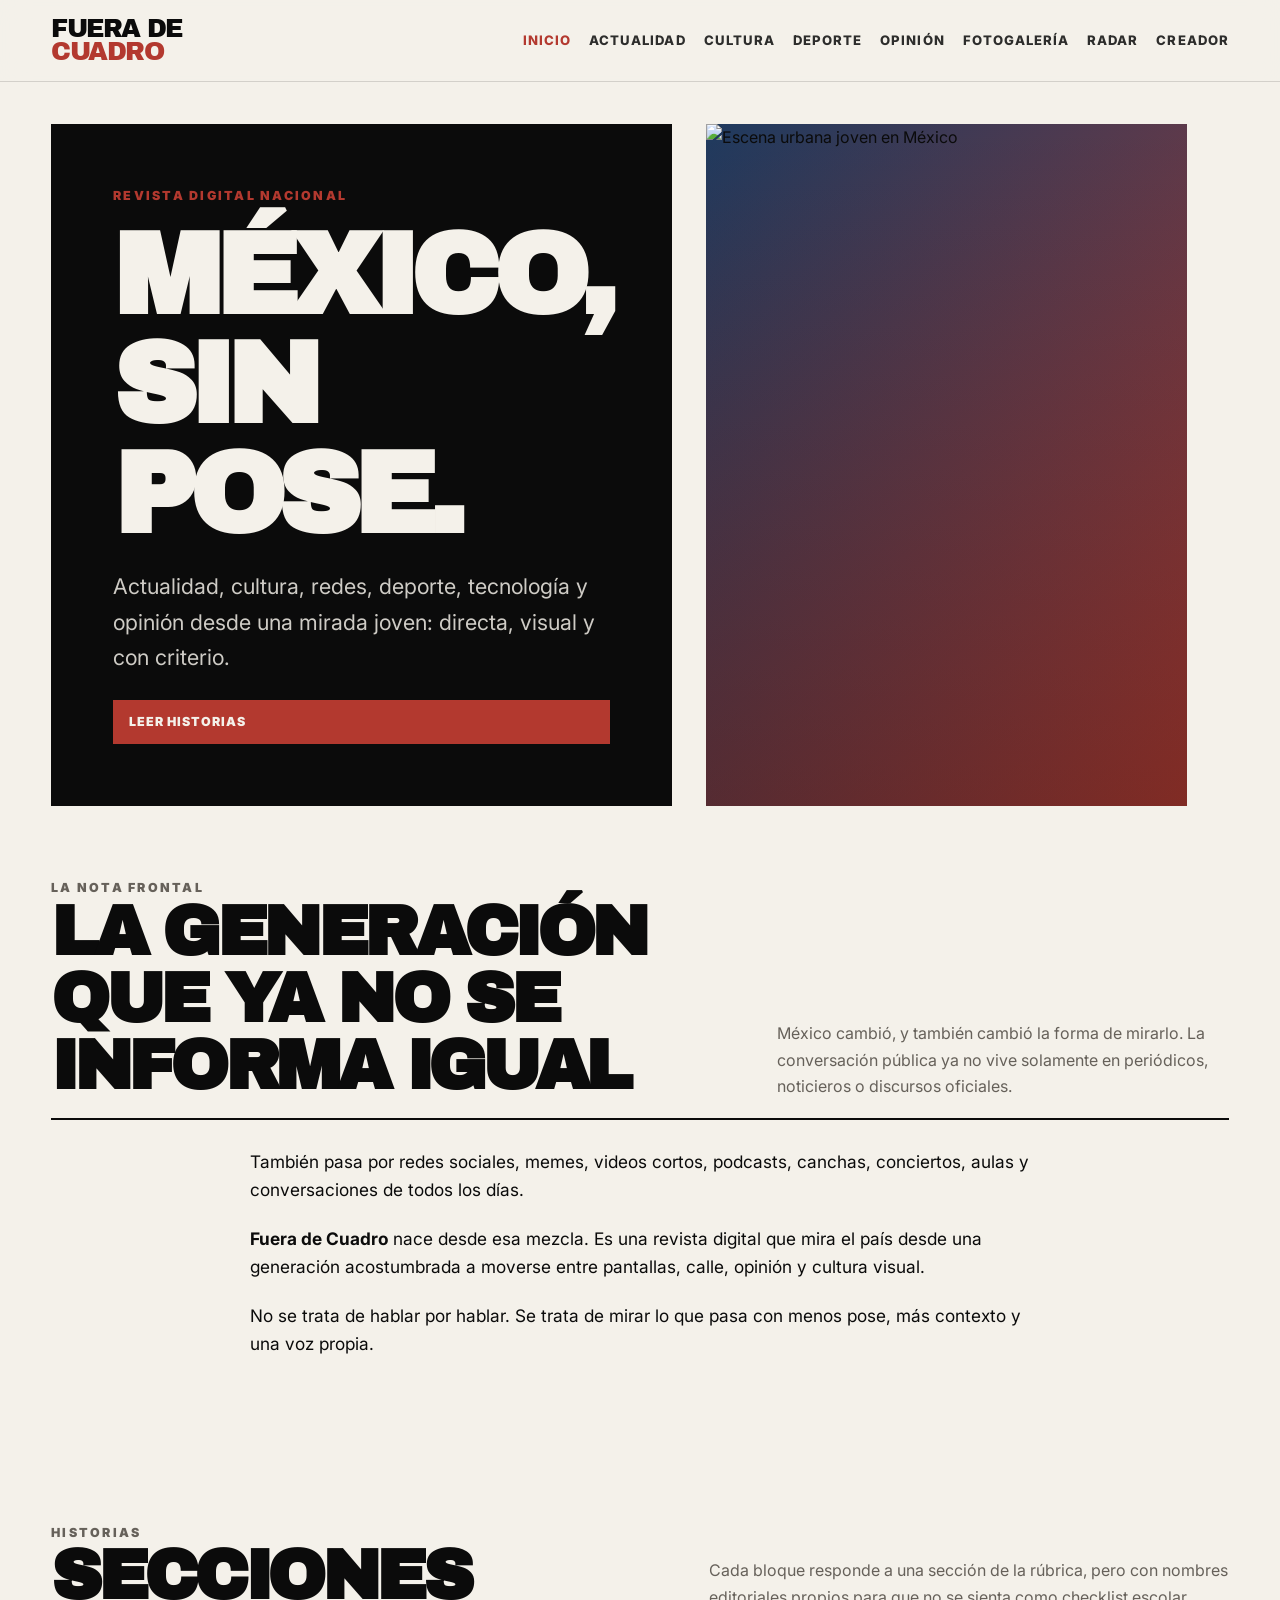
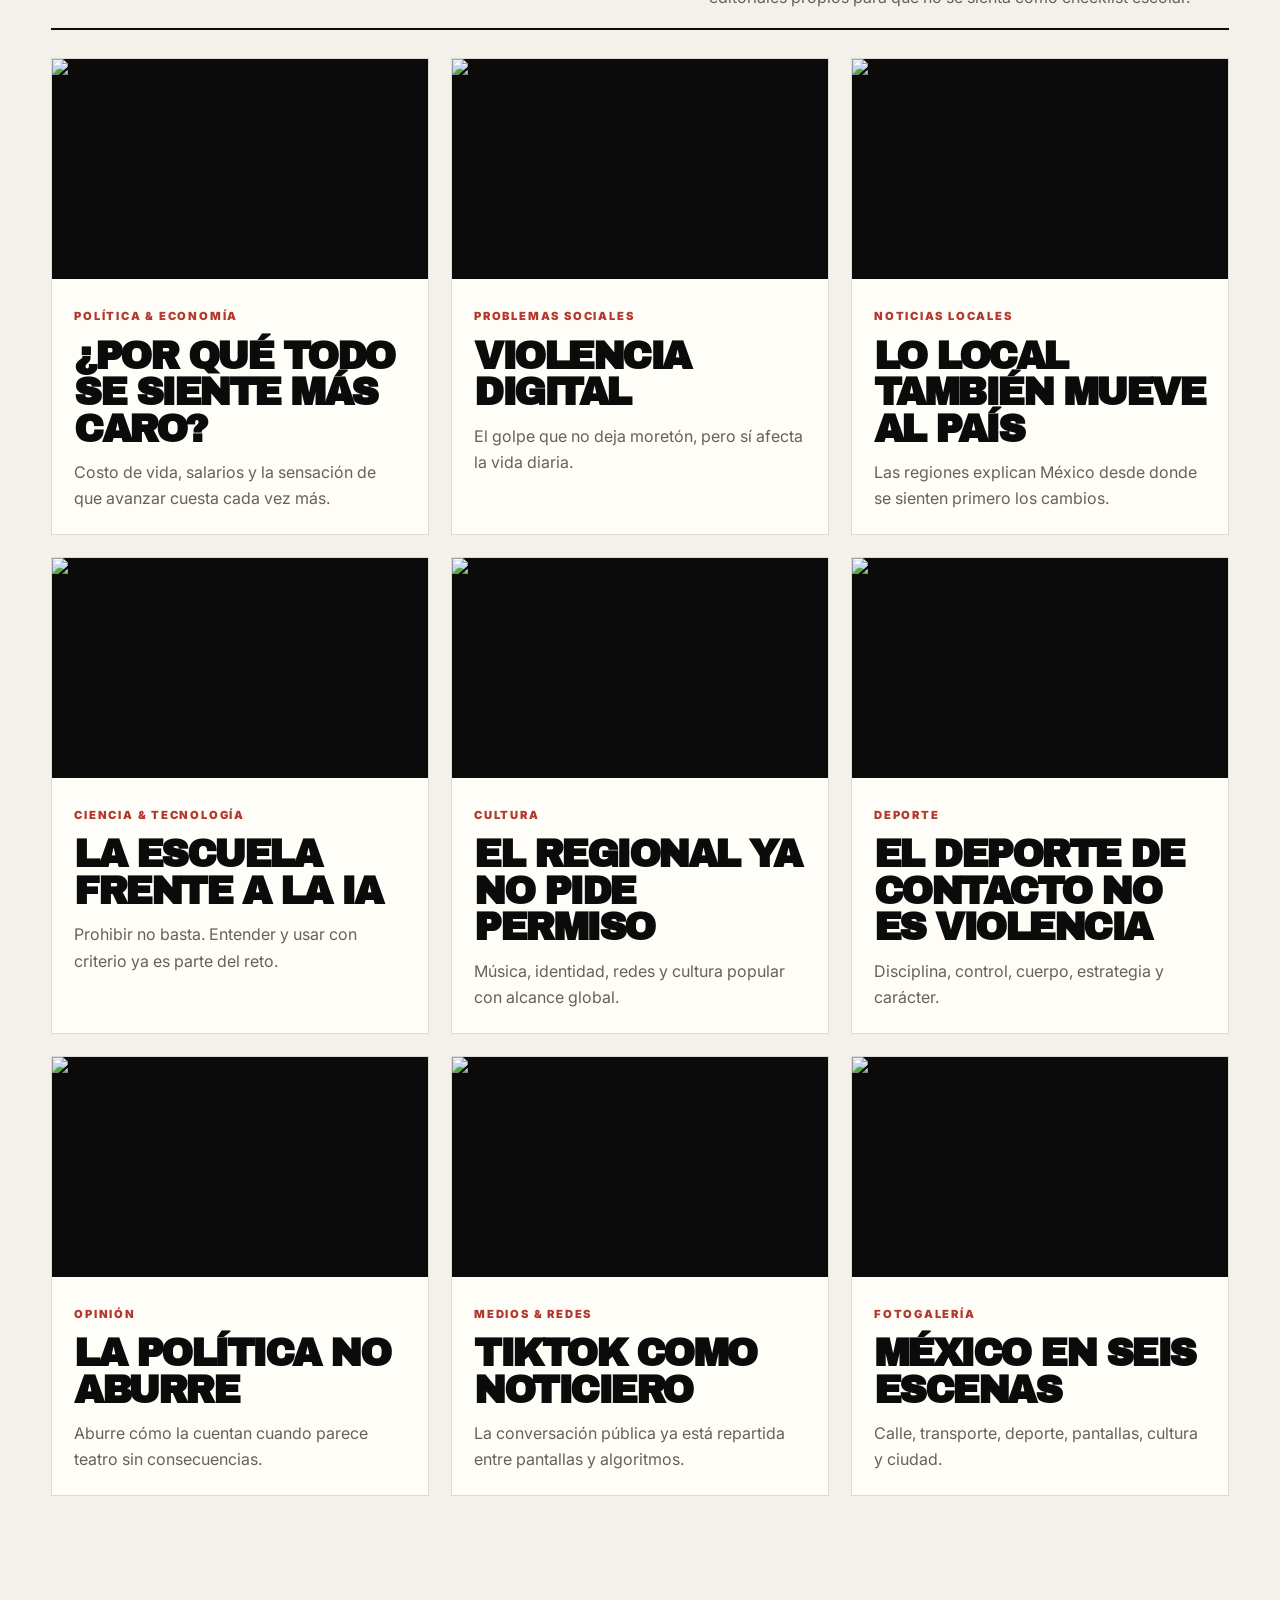
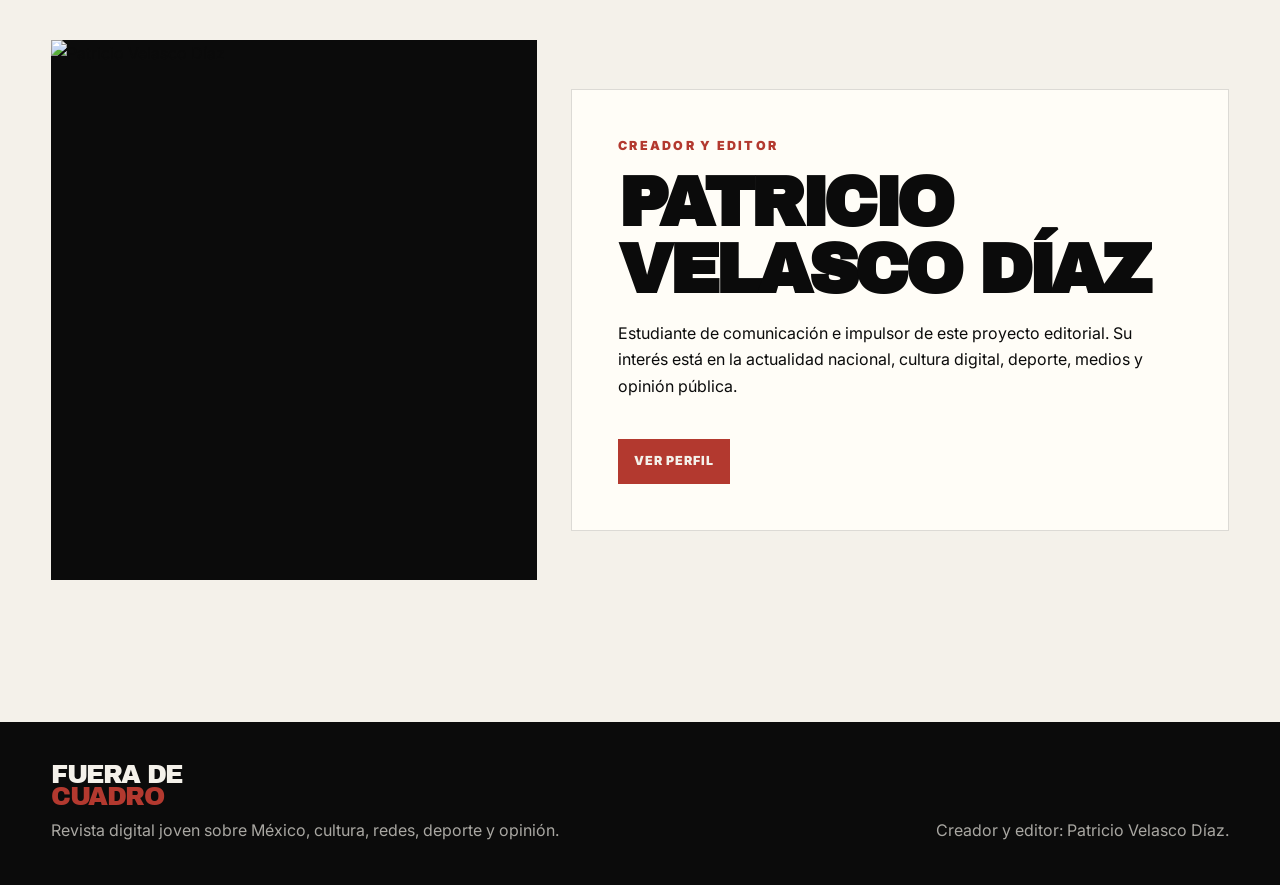
==== index.html @ 6e96872e "Add homepage" ====
<!doctype html>
<html lang="es">
<head>
  <meta charset="utf-8">
  <meta name="viewport" content="width=device-width, initial-scale=1">
  <title>Fuera de Cuadro — México, sin pose</title>
  <meta name="description" content="Fuera de Cuadro es una revista digital joven sobre actualidad nacional, cultura, redes, deporte, tecnología y opinión. Creada y editada por Patricio Velasco Díaz.">
  <link rel="preconnect" href="https://fonts.googleapis.com">
  <link rel="preconnect" href="https://fonts.gstatic.com" crossorigin>
  <link href="https://fonts.googleapis.com/css2?family=Archivo+Black&family=Inter:wght@400;600;800;900&family=Oswald:wght@500;700&display=swap" rel="stylesheet">
  <link rel="stylesheet" href="assets/css/style.css">
</head>
<body>
<header class="site-header">
  <div class="nav-wrap">
    <a href="index.html" class="logo"><span>Fuera de</span><span>Cuadro</span></a>
    <button class="menu-toggle" aria-expanded="false">Menú</button>
    <nav class="main-nav" aria-label="Navegación principal">
      <a class="active" href="index.html">Inicio</a>
      <div class="dropdown"><a href="#">Actualidad</a><div class="dropdown-menu"><a href="poder-dinero.html">Poder & Dinero</a><a href="mexico-duele.html">México Duele</a><a href="desde-el-mapa.html">Desde el Mapa</a><a href="futuro-cercano.html">Futuro Cercano</a><a href="pantalla-publica.html">Pantalla Pública</a></div></div>
      <a href="cultura-en-ruido.html">Cultura</a>
      <a href="golpe-cancha-gloria.html">Deporte</a>
      <a href="sin-filtro.html">Opinión</a>
      <a href="mexico-en-cuadro.html">Fotogalería</a>
      <a href="radar.html">Radar</a>
      <a href="creador.html">Creador</a>
    </nav>
  </div>
</header>
<main>
  <section class="hero">
    <div class="hero-copy">
      <p class="kicker">Revista digital nacional</p>
      <h1>México,<br>sin pose.</h1>
      <p class="subtitle">Actualidad, cultura, redes, deporte, tecnología y opinión desde una mirada joven: directa, visual y con criterio.</p>
      <a class="btn" href="#historias">Leer historias</a>
    </div>
    <div class="hero-media"><img src="assets/img/portada.jpg" alt="Escena urbana joven en México" data-fallback="Portada pendiente"></div>
  </section>

  <section class="section-pad">
    <div class="section-head">
      <div><p class="kicker">La Nota Frontal</p><h2>La generación que ya no se informa igual</h2></div>
      <p>México cambió, y también cambió la forma de mirarlo. La conversación pública ya no vive solamente en periódicos, noticieros o discursos oficiales.</p>
    </div>
    <div class="article-body" style="margin-bottom:0">
      <p>También pasa por redes sociales, memes, videos cortos, podcasts, canchas, conciertos, aulas y conversaciones de todos los días.</p>
      <p><strong>Fuera de Cuadro</strong> nace desde esa mezcla. Es una revista digital que mira el país desde una generación acostumbrada a moverse entre pantallas, calle, opinión y cultura visual.</p>
      <p>No se trata de hablar por hablar. Se trata de mirar lo que pasa con menos pose, más contexto y una voz propia.</p>
    </div>
  </section>

  <section id="historias" class="section-pad">
    <div class="section-head"><div><p class="kicker">Historias</p><h2>Secciones</h2></div><p>Cada bloque responde a una sección de la rúbrica, pero con nombres editoriales propios para que no se sienta como checklist escolar.</p></div>
    <div class="grid">
      <a class="card" href="poder-dinero.html"><div class="card-image"><img src="assets/img/poder-dinero.jpg" alt="Comercio y economía cotidiana" data-fallback="Poder & Dinero"></div><div class="card-body"><span class="tag">Política & Economía</span><h3>¿Por qué todo se siente más caro?</h3><p>Costo de vida, salarios y la sensación de que avanzar cuesta cada vez más.</p></div></a>
      <a class="card" href="mexico-duele.html"><div class="card-image"><img src="assets/img/mexico-duele.jpg" alt="Persona con celular en ambiente serio" data-fallback="México Duele"></div><div class="card-body"><span class="tag">Problemas sociales</span><h3>Violencia digital</h3><p>El golpe que no deja moretón, pero sí afecta la vida diaria.</p></div></a>
      <a class="card" href="desde-el-mapa.html"><div class="card-image"><img src="assets/img/desde-el-mapa.jpg" alt="Carretera o mapa de México" data-fallback="Desde el Mapa"></div><div class="card-body"><span class="tag">Noticias locales</span><h3>Lo local también mueve al país</h3><p>Las regiones explican México desde donde se sienten primero los cambios.</p></div></a>
      <a class="card" href="futuro-cercano.html"><div class="card-image"><img src="assets/img/futuro-cercano.jpg" alt="Estudiante con laptop y tecnología" data-fallback="Futuro Cercano"></div><div class="card-body"><span class="tag">Ciencia & Tecnología</span><h3>La escuela frente a la IA</h3><p>Prohibir no basta. Entender y usar con criterio ya es parte del reto.</p></div></a>
      <a class="card" href="cultura-en-ruido.html"><div class="card-image"><img src="assets/img/cultura-en-ruido.jpg" alt="Concierto o cultura urbana" data-fallback="Cultura en Ruido"></div><div class="card-body"><span class="tag">Cultura</span><h3>El regional ya no pide permiso</h3><p>Música, identidad, redes y cultura popular con alcance global.</p></div></a>
      <a class="card" href="golpe-cancha-gloria.html"><div class="card-image"><img src="assets/img/golpe-cancha-gloria.jpg" alt="Guantes de box o gimnasio" data-fallback="Golpe, Cancha y Gloria"></div><div class="card-body"><span class="tag">Deporte</span><h3>El deporte de contacto no es violencia</h3><p>Disciplina, control, cuerpo, estrategia y carácter.</p></div></a>
      <a class="card" href="sin-filtro.html"><div class="card-image"><img src="assets/img/sin-filtro.jpg" alt="Micrófono o libreta de opinión" data-fallback="Sin Filtro"></div><div class="card-body"><span class="tag">Opinión</span><h3>La política no aburre</h3><p>Aburre cómo la cuentan cuando parece teatro sin consecuencias.</p></div></a>
      <a class="card" href="pantalla-publica.html"><div class="card-image"><img src="assets/img/pantalla-publica.jpg" alt="Celular con redes sociales" data-fallback="Pantalla Pública"></div><div class="card-body"><span class="tag">Medios & Redes</span><h3>TikTok como noticiero</h3><p>La conversación pública ya está repartida entre pantallas y algoritmos.</p></div></a>
      <a class="card" href="mexico-en-cuadro.html"><div class="card-image"><img src="assets/img/galeria/galeria-1.jpg" alt="Fotogalería de México" data-fallback="México en Cuadro"></div><div class="card-body"><span class="tag">Fotogalería</span><h3>México en seis escenas</h3><p>Calle, transporte, deporte, pantallas, cultura y ciudad.</p></div></a>
    </div>
  </section>

  <section class="section-pad">
    <div class="creator-block">
      <div class="creator-photo"><img src="assets/img/creador.jpg" alt="Patricio Velasco Díaz" data-fallback="Foto de Patricio"></div>
      <div class="creator-copy"><p class="kicker">Creador y editor</p><h2>Patricio Velasco Díaz</h2><p>Estudiante de comunicación e impulsor de este proyecto editorial. Su interés está en la actualidad nacional, cultura digital, deporte, medios y opinión pública.</p><a class="btn" href="creador.html">Ver perfil</a></div>
    </div>
  </section>
</main>
<footer class="site-footer"><div class="footer-inner"><div><a href="index.html" class="logo"><span>Fuera de</span><span>Cuadro</span></a><p>Revista digital joven sobre México, cultura, redes, deporte y opinión.</p></div><p>Creador y editor: Patricio Velasco Díaz.</p></div></footer>
<script src="assets/js/main.js"></script>
</body>
</html>
---- assets/css/style.css ----
:root{
  --coal:#0B0B0B;
  --bone:#F4F1EA;
  --oxide:#B3392F;
  --concrete:#B8B8B8;
  --steel:#1E3A5F;
  --paper:#FFFDF7;
  --muted:#66615A;
  --line:rgba(11,11,11,.14);
  --shadow:0 24px 70px rgba(11,11,11,.14);
}
*{box-sizing:border-box}
html{scroll-behavior:smooth}
body{
  margin:0;
  background:var(--bone);
  color:var(--coal);
  font-family:Inter,system-ui,-apple-system,BlinkMacSystemFont,"Segoe UI",sans-serif;
  line-height:1.65;
}
a{color:inherit;text-decoration:none}
img{display:block;max-width:100%;height:auto}
.site-header{
  position:sticky;top:0;z-index:50;
  background:rgba(244,241,234,.92);
  backdrop-filter:blur(14px);
  border-bottom:1px solid var(--line);
}
.nav-wrap{
  width:min(1180px,92vw);
  margin:0 auto;
  display:flex;align-items:center;justify-content:space-between;
  gap:24px;padding:18px 0;
}
.logo{
  display:inline-flex;flex-direction:column;line-height:.88;
  font-family:"Archivo Black",Impact,sans-serif;
  font-size:clamp(1.35rem,2vw,2.05rem);
  letter-spacing:-.06em;text-transform:uppercase;
}
.logo span:last-child{color:var(--oxide)}
.menu-toggle{display:none;background:var(--coal);color:var(--bone);border:0;padding:10px 12px;font-weight:800;letter-spacing:.04em}
.main-nav{display:flex;align-items:center;gap:18px;font-size:.82rem;text-transform:uppercase;letter-spacing:.08em;font-weight:800}
.main-nav a{position:relative;opacity:.85}
.main-nav a:hover,.main-nav a.active{opacity:1;color:var(--oxide)}
.dropdown{position:relative}
.dropdown-menu{
  position:absolute;right:0;top:100%;min-width:230px;
  background:var(--coal);color:var(--bone);
  padding:12px;border:1px solid rgba(244,241,234,.18);
  box-shadow:var(--shadow);display:none;
}
.dropdown:hover .dropdown-menu{display:grid;gap:6px}
.dropdown-menu a{padding:8px 10px;border-bottom:1px solid rgba(244,241,234,.1)}
.hero{width:min(1180px,92vw);margin:42px auto 0;display:grid;grid-template-columns:1.08fr .92fr;gap:34px;align-items:stretch}
.hero-copy{background:var(--coal);color:var(--bone);padding:clamp(28px,5vw,62px);display:flex;flex-direction:column;justify-content:center;min-height:520px}
.kicker{font-size:.78rem;text-transform:uppercase;letter-spacing:.18em;font-weight:900;color:var(--oxide);margin:0 0 14px}
h1,h2,h3{line-height:.95;margin:0;font-family:"Archivo Black",Impact,sans-serif;text-transform:uppercase;letter-spacing:-.065em}
h1{font-size:clamp(3.4rem,9vw,8.4rem)}
h2{font-size:clamp(2.2rem,5.5vw,5.2rem)}
h3{font-size:clamp(1.55rem,3vw,2.6rem)}
.subtitle{font-size:clamp(1.03rem,1.8vw,1.35rem);color:rgba(244,241,234,.84);max-width:680px;margin:20px 0 0}
.hero-media{min-height:520px;background:linear-gradient(135deg,var(--steel),var(--oxide));position:relative;overflow:hidden}
.hero-media img,.article-image img,.card-image img,.gallery-item img,.creator-photo img{width:100%;height:100%;object-fit:cover}
.hero-media:after,.article-image:after,.card-image:after{content:"";position:absolute;inset:0;background:linear-gradient(180deg,transparent,rgba(11,11,11,.3));pointer-events:none}
.img-missing{display:grid;place-items:center;min-height:260px;background:linear-gradient(135deg,#171717,#4a1d1a 55%,#1E3A5F);color:var(--bone);font-weight:900;text-transform:uppercase;letter-spacing:.11em;text-align:center;padding:24px}
section,.page-shell{width:min(1180px,92vw);margin:0 auto}.section-pad{padding:72px 0}.section-head{display:flex;align-items:end;justify-content:space-between;gap:24px;border-bottom:2px solid var(--coal);padding-bottom:18px;margin-bottom:28px}.section-head p{max-width:520px;margin:0;color:var(--muted)}
.grid{display:grid;grid-template-columns:repeat(3,1fr);gap:22px}.card{background:var(--paper);border:1px solid var(--line);min-height:100%;transition:.2s ease;overflow:hidden}.card:hover{transform:translateY(-4px);box-shadow:var(--shadow)}.card-image{height:220px;background:var(--coal);position:relative}.card-body{padding:22px}.card .tag,.tag{display:inline-block;font-size:.7rem;text-transform:uppercase;letter-spacing:.16em;font-weight:900;color:var(--oxide);margin-bottom:12px}.card p{margin:12px 0 0;color:var(--muted)}
.btn{display:inline-flex;align-items:center;gap:10px;background:var(--oxide);color:var(--bone);padding:12px 16px;margin-top:24px;font-weight:900;text-transform:uppercase;letter-spacing:.08em;font-size:.78rem}.btn:hover{background:var(--coal)}
.article-header{padding:58px 0 28px;border-bottom:1px solid var(--line)}.article-meta{display:flex;flex-wrap:wrap;gap:12px 18px;color:var(--muted);font-size:.9rem;margin:18px 0 0}.article-image{height:min(56vw,560px);margin:32px 0;background:var(--coal);position:relative;overflow:hidden}.article-body{max-width:780px;margin:0 auto 80px;font-size:1.08rem}.article-body p{margin:0 0 20px}.lead{font-size:1.25rem;color:#2d2a26}.quote-box{border-left:6px solid var(--oxide);padding:18px 22px;background:var(--paper);font-weight:800;margin:28px 0}
.gallery-grid{display:grid;grid-template-columns:repeat(3,1fr);gap:18px}.gallery-item{background:var(--paper);border:1px solid var(--line);overflow:hidden}.gallery-item figure{margin:0}.gallery-item .media{height:250px;background:var(--coal)}.gallery-item figcaption{padding:18px}.gallery-item strong{font-family:Oswald,sans-serif;text-transform:uppercase;font-size:1.25rem}.gallery-item p{margin:8px 0 0;color:var(--muted)}
.radar-list{display:grid;grid-template-columns:repeat(2,1fr);gap:18px}.radar-card{background:var(--paper);border:1px solid var(--line);padding:24px}.radar-card h3{font-size:1.75rem}.radar-card p{color:var(--muted)}
.creator-block{display:grid;grid-template-columns:.85fr 1.15fr;gap:34px;align-items:center}.creator-photo{min-height:540px;background:var(--coal);overflow:hidden}.creator-copy{background:var(--paper);border:1px solid var(--line);padding:clamp(24px,4vw,46px)}
.site-footer{margin-top:70px;background:var(--coal);color:var(--bone);padding:42px 0}.footer-inner{width:min(1180px,92vw);margin:0 auto;display:flex;justify-content:space-between;gap:24px;align-items:end}.footer-inner p{margin:8px 0 0;color:rgba(244,241,234,.68)}
@media(max-width:900px){.menu-toggle{display:block}.main-nav{position:absolute;left:0;right:0;top:100%;background:var(--bone);border-bottom:1px solid var(--line);padding:18px 4vw;display:none;flex-direction:column;align-items:flex-start}.main-nav.open{display:flex}.dropdown-menu{position:static;display:grid;background:transparent;color:var(--coal);box-shadow:none;border:0;padding:0 0 0 12px}.hero,.creator-block{grid-template-columns:1fr}.hero-copy,.hero-media{min-height:420px}.grid,.gallery-grid,.radar-list{grid-template-columns:1fr}.section-head{display:block}.footer-inner{display:block}.article-image{height:360px}}
@media(max-width:560px){.nav-wrap{width:92vw}.hero{width:100%;margin-top:0}.hero-copy{padding:28px 5vw}.section-pad{padding:52px 0}h1{font-size:3.35rem}.article-header{padding-top:40px}.article-body{font-size:1rem}.card-image,.gallery-item .media{height:210px}}
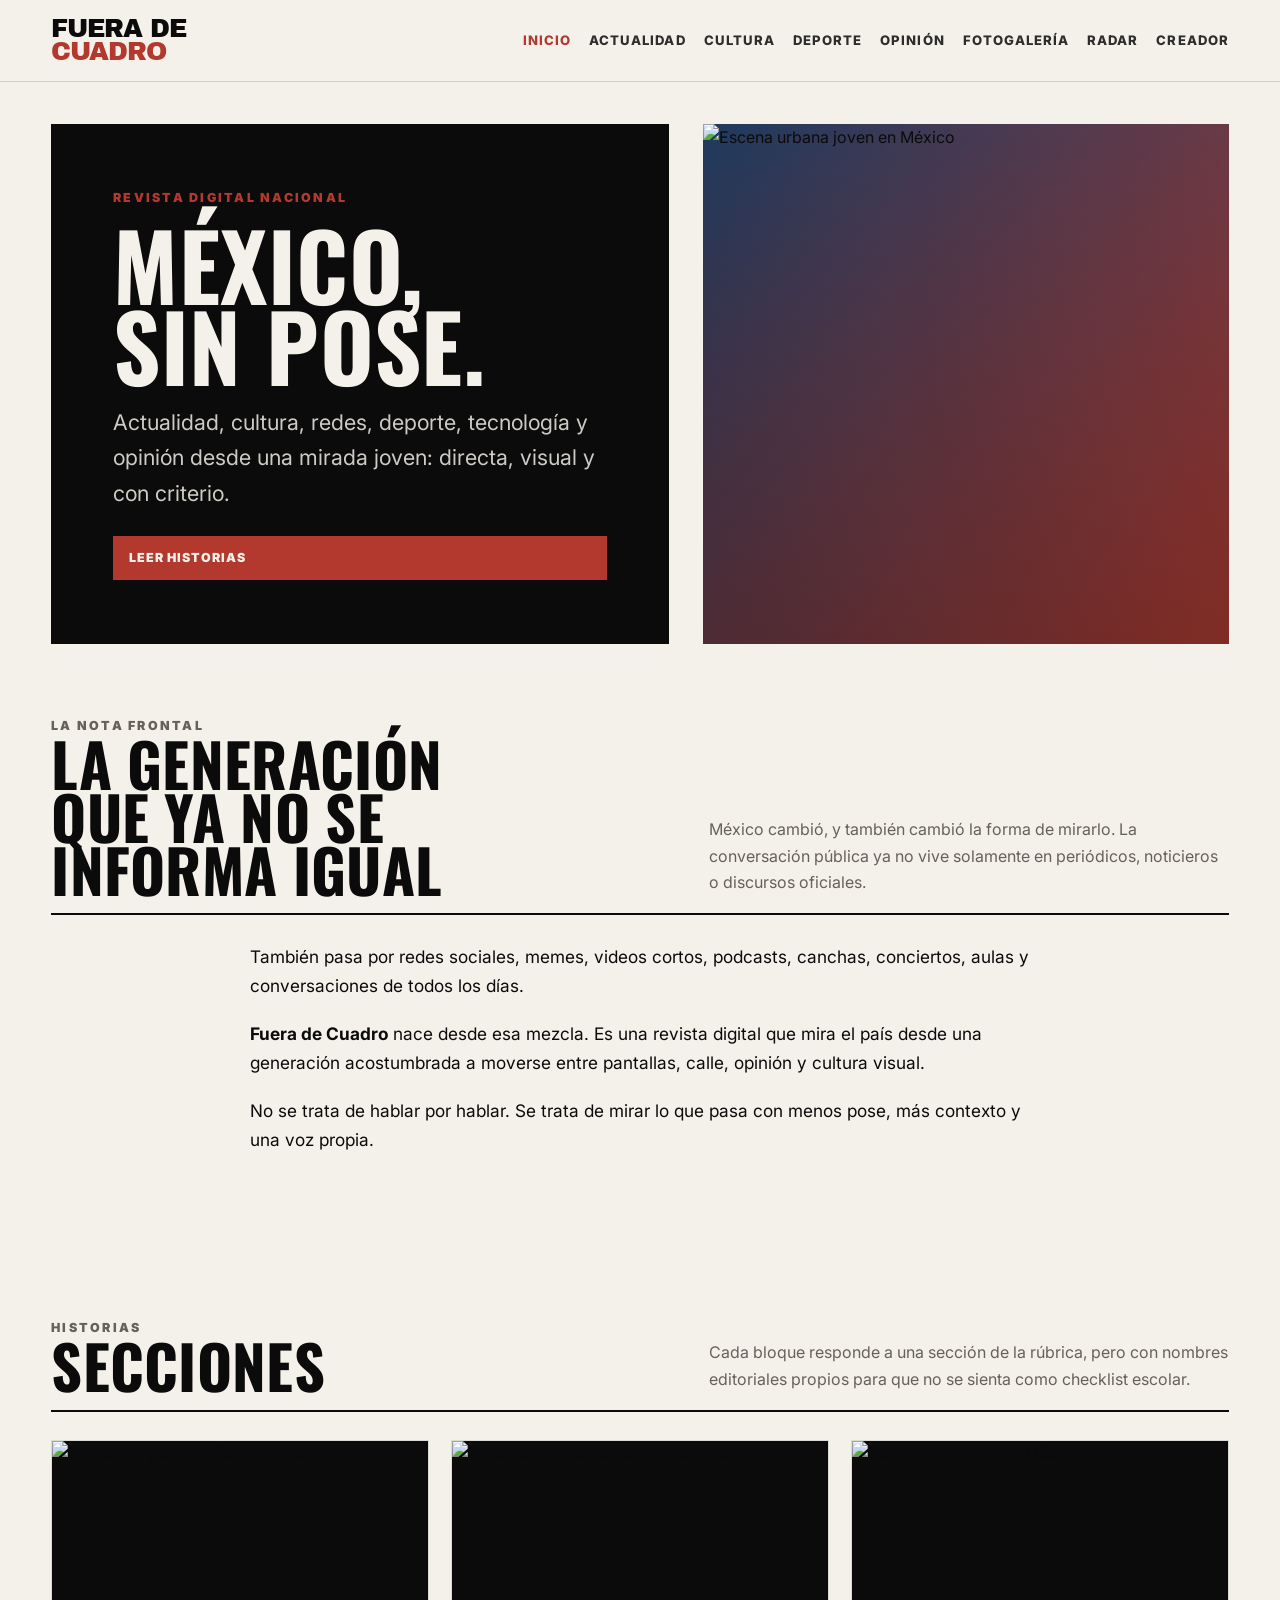
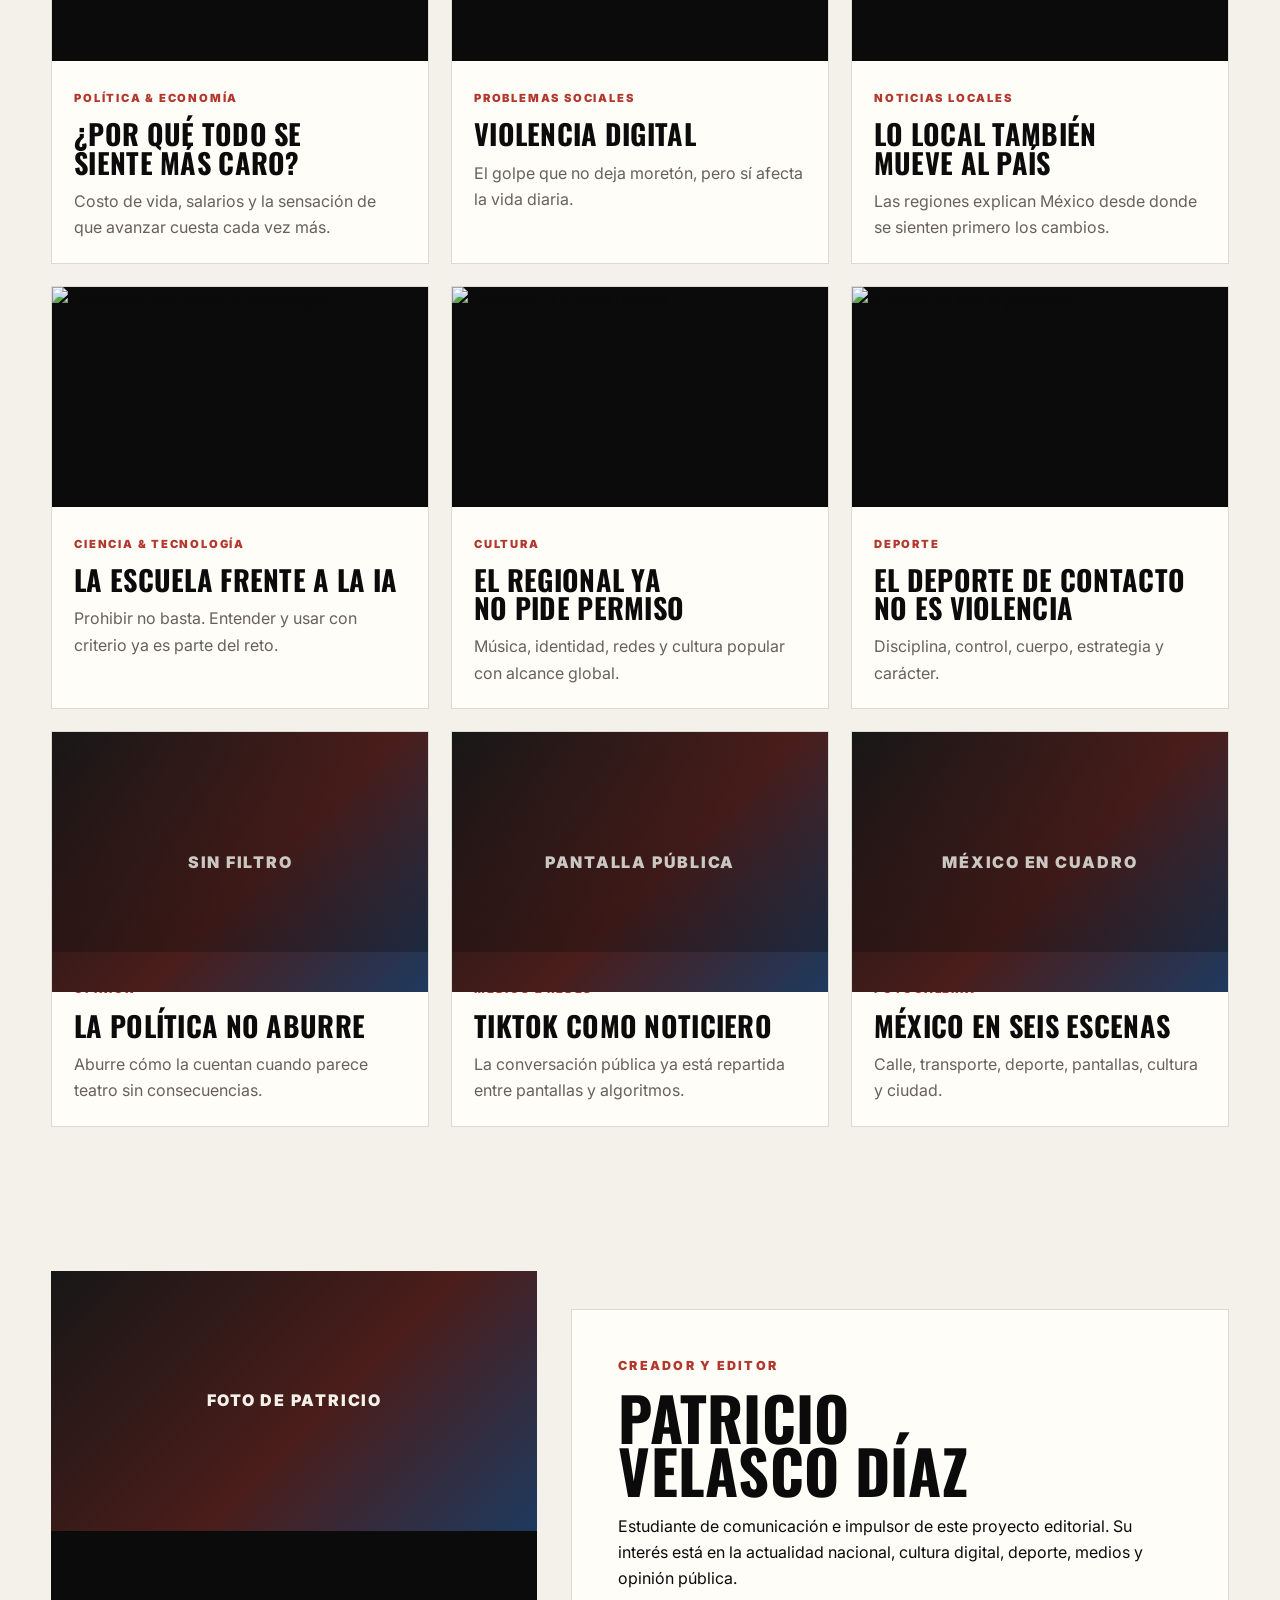
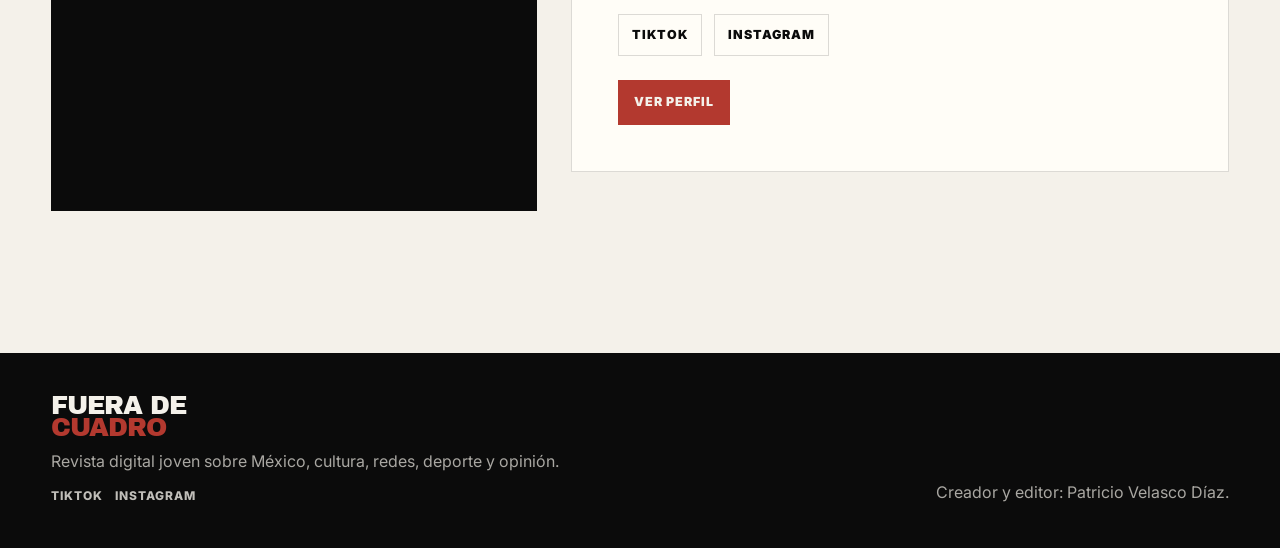
==== commit 3c3debf1: "Show social links on homepage and bust cache" ====
--- a/index.html
+++ b/index.html
@@ -8,7 +8,7 @@
   <link rel="preconnect" href="https://fonts.googleapis.com">
   <link rel="preconnect" href="https://fonts.gstatic.com" crossorigin>
   <link href="https://fonts.googleapis.com/css2?family=Archivo+Black&family=Inter:wght@400;600;800;900&family=Oswald:wght@500;700&display=swap" rel="stylesheet">
-  <link rel="stylesheet" href="assets/css/style.css">
+  <link rel="stylesheet" href="assets/css/style.css?v=4">
 </head>
 <body>
 <header class="site-header">
@@ -61,18 +61,18 @@
       <a class="card" href="golpe-cancha-gloria.html"><div class="card-image"><img src="assets/img/golpe-cancha-gloria.jpg" alt="Guantes de box o gimnasio" data-fallback="Golpe, Cancha y Gloria"></div><div class="card-body"><span class="tag">Deporte</span><h3>El deporte de contacto no es violencia</h3><p>Disciplina, control, cuerpo, estrategia y carácter.</p></div></a>
       <a class="card" href="sin-filtro.html"><div class="card-image"><img src="assets/img/sin-filtro.jpg" alt="Micrófono o libreta de opinión" data-fallback="Sin Filtro"></div><div class="card-body"><span class="tag">Opinión</span><h3>La política no aburre</h3><p>Aburre cómo la cuentan cuando parece teatro sin consecuencias.</p></div></a>
       <a class="card" href="pantalla-publica.html"><div class="card-image"><img src="assets/img/pantalla-publica.jpg" alt="Celular con redes sociales" data-fallback="Pantalla Pública"></div><div class="card-body"><span class="tag">Medios & Redes</span><h3>TikTok como noticiero</h3><p>La conversación pública ya está repartida entre pantallas y algoritmos.</p></div></a>
-      <a class="card" href="mexico-en-cuadro.html"><div class="card-image"><img src="assets/img/galeria/galeria-1.jpg" alt="Fotogalería de México" data-fallback="México en Cuadro"></div><div class="card-body"><span class="tag">Fotogalería</span><h3>México en seis escenas</h3><p>Calle, transporte, deporte, pantallas, cultura y ciudad.</p></div></a>
+      <a class="card" href="mexico-en-cuadro.html"><div class="card-image"><img src="assets/img/galeria-1.jpg" alt="Fotogalería de México" data-fallback="México en Cuadro"></div><div class="card-body"><span class="tag">Fotogalería</span><h3>México en seis escenas</h3><p>Calle, transporte, deporte, pantallas, cultura y ciudad.</p></div></a>
     </div>
   </section>
 
   <section class="section-pad">
     <div class="creator-block">
       <div class="creator-photo"><img src="assets/img/creador.jpg" alt="Patricio Velasco Díaz" data-fallback="Foto de Patricio"></div>
-      <div class="creator-copy"><p class="kicker">Creador y editor</p><h2>Patricio Velasco Díaz</h2><p>Estudiante de comunicación e impulsor de este proyecto editorial. Su interés está en la actualidad nacional, cultura digital, deporte, medios y opinión pública.</p><a class="btn" href="creador.html">Ver perfil</a></div>
+      <div class="creator-copy"><p class="kicker">Creador y editor</p><h2>Patricio Velasco Díaz</h2><p>Estudiante de comunicación e impulsor de este proyecto editorial. Su interés está en la actualidad nacional, cultura digital, deporte, medios y opinión pública.</p><div class="social-links"><a class="social-link" href="https://www.tiktok.com/@patituxxd?_r=1&_t=ZS-974xV1ppUBx" target="_blank" rel="noopener">TikTok</a><a class="social-link" href="https://www.instagram.com/patriciov.d?igsh=cTNzZWpub290eGRp" target="_blank" rel="noopener">Instagram</a></div><a class="btn" href="creador.html">Ver perfil</a></div>
     </div>
   </section>
 </main>
-<footer class="site-footer"><div class="footer-inner"><div><a href="index.html" class="logo"><span>Fuera de</span><span>Cuadro</span></a><p>Revista digital joven sobre México, cultura, redes, deporte y opinión.</p></div><p>Creador y editor: Patricio Velasco Díaz.</p></div></footer>
-<script src="assets/js/main.js"></script>
+<footer class="site-footer"><div class="footer-inner"><div><a href="index.html" class="logo"><span>Fuera de</span><span>Cuadro</span></a><p>Revista digital joven sobre México, cultura, redes, deporte y opinión.</p><div class="footer-links"><a href="https://www.tiktok.com/@patituxxd?_r=1&_t=ZS-974xV1ppUBx" target="_blank" rel="noopener">TikTok</a><a href="https://www.instagram.com/patriciov.d?igsh=cTNzZWpub290eGRp" target="_blank" rel="noopener">Instagram</a></div></div><p>Creador y editor: Patricio Velasco Díaz.</p></div></footer>
+<script src="assets/js/main.js?v=2"></script>
 </body>
 </html>
--- a/assets/css/style.css
+++ b/assets/css/style.css
@@ -36,7 +36,7 @@
   display:inline-flex;flex-direction:column;line-height:.88;
   font-family:"Archivo Black",Impact,sans-serif;
   font-size:clamp(1.35rem,2vw,2.05rem);
-  letter-spacing:-.06em;text-transform:uppercase;
+  letter-spacing:-.04em;text-transform:uppercase;
 }
 .logo span:last-child{color:var(--oxide)}
 .menu-toggle{display:none;background:var(--coal);color:var(--bone);border:0;padding:10px 12px;font-weight:800;letter-spacing:.04em}
@@ -55,10 +55,20 @@
 .hero{width:min(1180px,92vw);margin:42px auto 0;display:grid;grid-template-columns:1.08fr .92fr;gap:34px;align-items:stretch}
 .hero-copy{background:var(--coal);color:var(--bone);padding:clamp(28px,5vw,62px);display:flex;flex-direction:column;justify-content:center;min-height:520px}
 .kicker{font-size:.78rem;text-transform:uppercase;letter-spacing:.18em;font-weight:900;color:var(--oxide);margin:0 0 14px}
-h1,h2,h3{line-height:.95;margin:0;font-family:"Archivo Black",Impact,sans-serif;text-transform:uppercase;letter-spacing:-.065em}
-h1{font-size:clamp(3.4rem,9vw,8.4rem)}
-h2{font-size:clamp(2.2rem,5.5vw,5.2rem)}
-h3{font-size:clamp(1.55rem,3vw,2.6rem)}
+h1,h2,h3{
+  line-height:.88;
+  margin:0;
+  font-family:Oswald,Inter,Arial,sans-serif;
+  font-weight:700;
+  text-transform:uppercase;
+  letter-spacing:.005em;
+  text-wrap:balance;
+}
+h1{font-size:clamp(3.1rem,7.2vw,7rem);max-width:15ch}
+h2{font-size:clamp(2.1rem,4.7vw,4.45rem);max-width:16ch}
+h3{font-size:clamp(1.35rem,2.2vw,2.05rem);letter-spacing:.01em;line-height:1}
+.article-header h1{font-size:clamp(3.25rem,7.1vw,6.8rem);max-width:18ch;line-height:.9;letter-spacing:.002em}
+.creator-copy h1{font-size:clamp(3rem,6vw,5.7rem);max-width:11ch;line-height:.9;letter-spacing:.002em}
 .subtitle{font-size:clamp(1.03rem,1.8vw,1.35rem);color:rgba(244,241,234,.84);max-width:680px;margin:20px 0 0}
 .hero-media{min-height:520px;background:linear-gradient(135deg,var(--steel),var(--oxide));position:relative;overflow:hidden}
 .hero-media img,.article-image img,.card-image img,.gallery-item img,.creator-photo img{width:100%;height:100%;object-fit:cover}
@@ -71,6 +81,7 @@
 .gallery-grid{display:grid;grid-template-columns:repeat(3,1fr);gap:18px}.gallery-item{background:var(--paper);border:1px solid var(--line);overflow:hidden}.gallery-item figure{margin:0}.gallery-item .media{height:250px;background:var(--coal)}.gallery-item figcaption{padding:18px}.gallery-item strong{font-family:Oswald,sans-serif;text-transform:uppercase;font-size:1.25rem}.gallery-item p{margin:8px 0 0;color:var(--muted)}
 .radar-list{display:grid;grid-template-columns:repeat(2,1fr);gap:18px}.radar-card{background:var(--paper);border:1px solid var(--line);padding:24px}.radar-card h3{font-size:1.75rem}.radar-card p{color:var(--muted)}
 .creator-block{display:grid;grid-template-columns:.85fr 1.15fr;gap:34px;align-items:center}.creator-photo{min-height:540px;background:var(--coal);overflow:hidden}.creator-copy{background:var(--paper);border:1px solid var(--line);padding:clamp(24px,4vw,46px)}
-.site-footer{margin-top:70px;background:var(--coal);color:var(--bone);padding:42px 0}.footer-inner{width:min(1180px,92vw);margin:0 auto;display:flex;justify-content:space-between;gap:24px;align-items:end}.footer-inner p{margin:8px 0 0;color:rgba(244,241,234,.68)}
+.social-links{display:flex;flex-wrap:wrap;gap:12px;margin-top:22px}.social-link{border:1px solid var(--line);background:var(--paper);padding:10px 13px;font-size:.78rem;font-weight:900;text-transform:uppercase;letter-spacing:.08em}.social-link:hover{background:var(--coal);color:var(--bone)}
+.site-footer{margin-top:70px;background:var(--coal);color:var(--bone);padding:42px 0}.footer-inner{width:min(1180px,92vw);margin:0 auto;display:flex;justify-content:space-between;gap:24px;align-items:end}.footer-inner p{margin:8px 0 0;color:rgba(244,241,234,.68)}.footer-links{display:flex;gap:12px;flex-wrap:wrap;margin-top:12px}.footer-links a{color:rgba(244,241,234,.78);font-weight:800;text-transform:uppercase;font-size:.75rem;letter-spacing:.08em}.footer-links a:hover{color:var(--oxide)}
 @media(max-width:900px){.menu-toggle{display:block}.main-nav{position:absolute;left:0;right:0;top:100%;background:var(--bone);border-bottom:1px solid var(--line);padding:18px 4vw;display:none;flex-direction:column;align-items:flex-start}.main-nav.open{display:flex}.dropdown-menu{position:static;display:grid;background:transparent;color:var(--coal);box-shadow:none;border:0;padding:0 0 0 12px}.hero,.creator-block{grid-template-columns:1fr}.hero-copy,.hero-media{min-height:420px}.grid,.gallery-grid,.radar-list{grid-template-columns:1fr}.section-head{display:block}.footer-inner{display:block}.article-image{height:360px}}
-@media(max-width:560px){.nav-wrap{width:92vw}.hero{width:100%;margin-top:0}.hero-copy{padding:28px 5vw}.section-pad{padding:52px 0}h1{font-size:3.35rem}.article-header{padding-top:40px}.article-body{font-size:1rem}.card-image,.gallery-item .media{height:210px}}
+@media(max-width:560px){.nav-wrap{width:92vw}.hero{width:100%;margin-top:0}.hero-copy{padding:28px 5vw}.section-pad{padding:52px 0}h1{font-size:3.1rem;max-width:11ch}.article-header h1,.creator-copy h1{font-size:3.05rem}.article-header{padding-top:40px}.article-body{font-size:1rem}.card-image,.gallery-item .media{height:210px}}
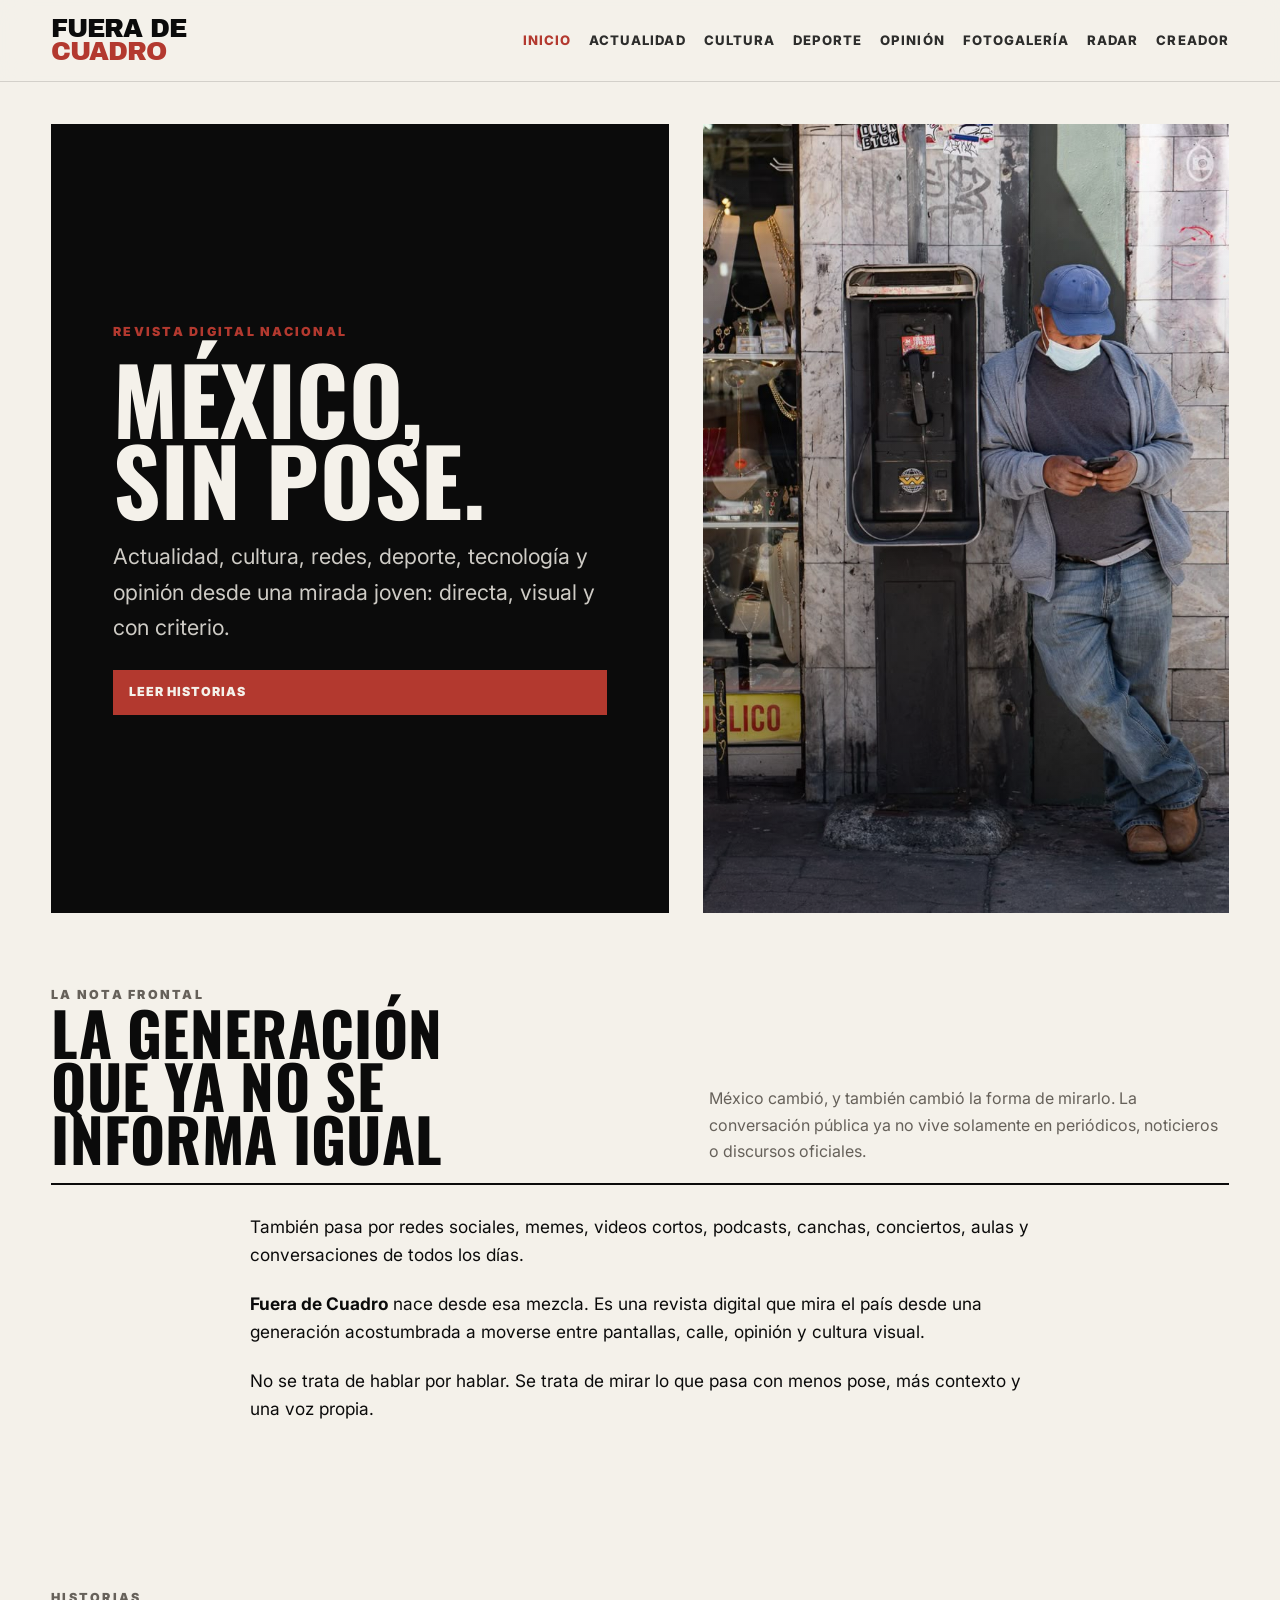
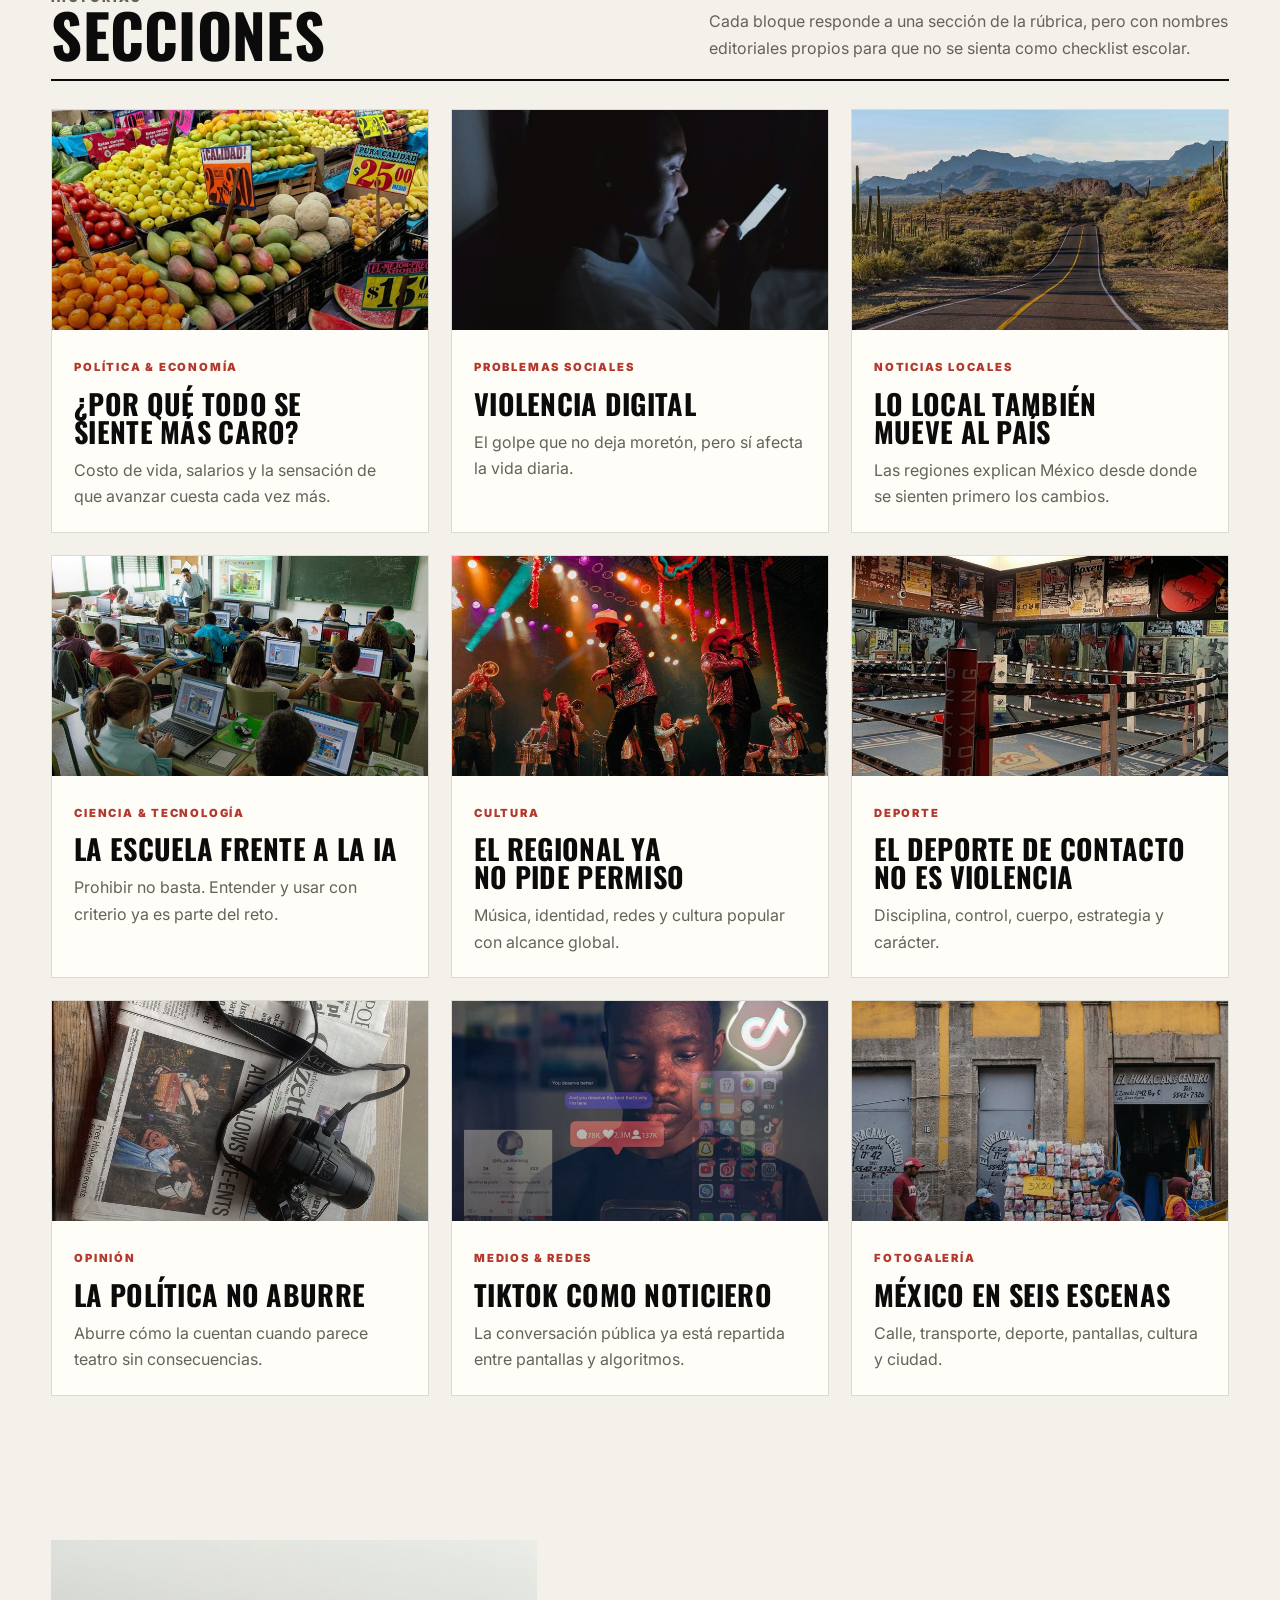
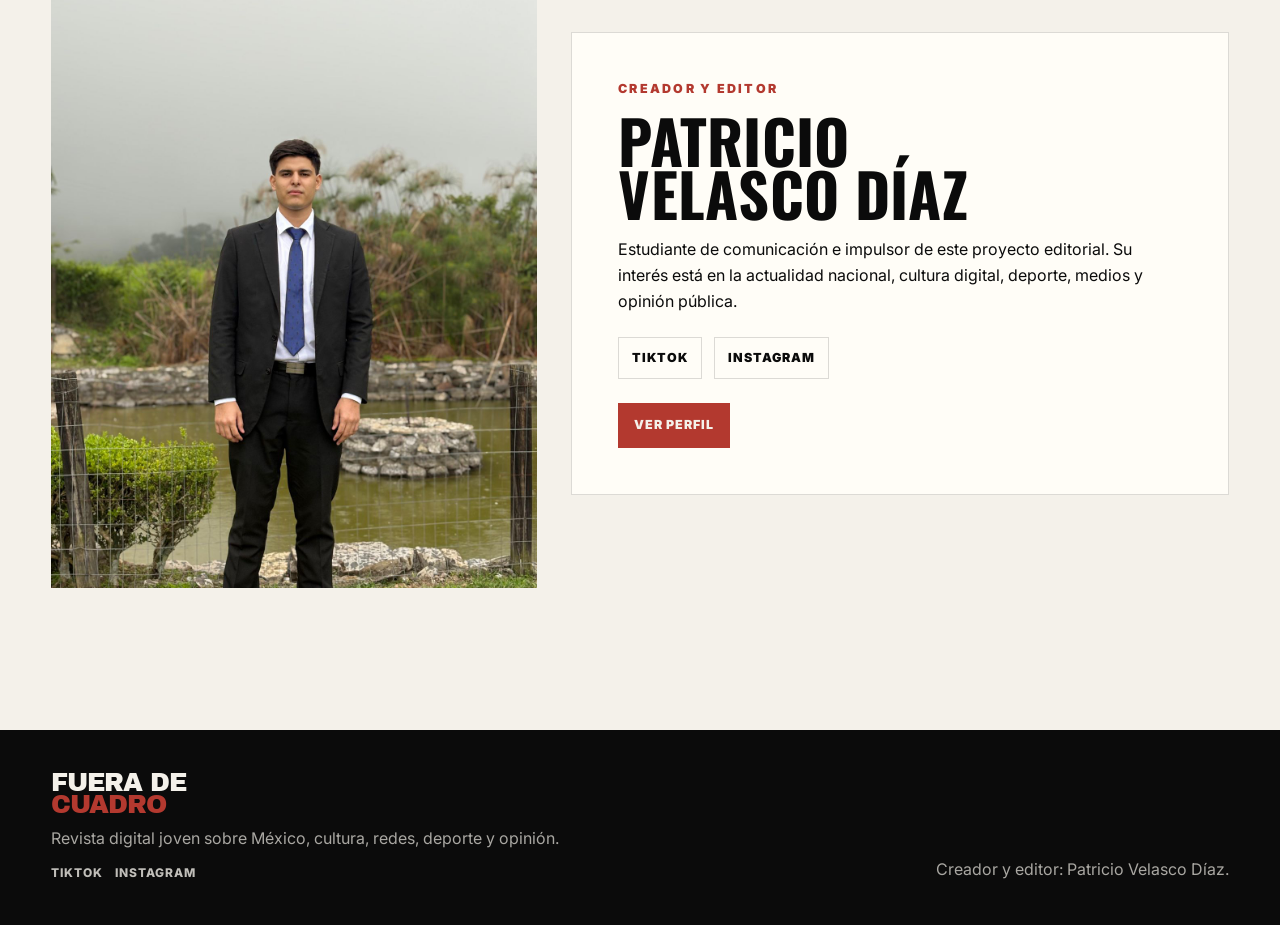
==== commit c19983f3: "Integrate uploaded image filenames on homepage" ====
--- a/index.html
+++ b/index.html
@@ -8,7 +8,7 @@
   <link rel="preconnect" href="https://fonts.googleapis.com">
   <link rel="preconnect" href="https://fonts.gstatic.com" crossorigin>
   <link href="https://fonts.googleapis.com/css2?family=Archivo+Black&family=Inter:wght@400;600;800;900&family=Oswald:wght@500;700&display=swap" rel="stylesheet">
-  <link rel="stylesheet" href="assets/css/style.css?v=4">
+  <link rel="stylesheet" href="assets/css/style.css?v=5">
 </head>
 <body>
 <header class="site-header">
@@ -35,7 +35,7 @@
       <p class="subtitle">Actualidad, cultura, redes, deporte, tecnología y opinión desde una mirada joven: directa, visual y con criterio.</p>
       <a class="btn" href="#historias">Leer historias</a>
     </div>
-    <div class="hero-media"><img src="assets/img/portada.jpg" alt="Escena urbana joven en México" data-fallback="Portada pendiente"></div>
+    <div class="hero-media"><img src="assets/img/portada.jpg.jpg" alt="Escena urbana joven en México" data-fallback="Portada pendiente"></div>
   </section>
 
   <section class="section-pad">
@@ -53,21 +53,21 @@
   <section id="historias" class="section-pad">
     <div class="section-head"><div><p class="kicker">Historias</p><h2>Secciones</h2></div><p>Cada bloque responde a una sección de la rúbrica, pero con nombres editoriales propios para que no se sienta como checklist escolar.</p></div>
     <div class="grid">
-      <a class="card" href="poder-dinero.html"><div class="card-image"><img src="assets/img/poder-dinero.jpg" alt="Comercio y economía cotidiana" data-fallback="Poder & Dinero"></div><div class="card-body"><span class="tag">Política & Economía</span><h3>¿Por qué todo se siente más caro?</h3><p>Costo de vida, salarios y la sensación de que avanzar cuesta cada vez más.</p></div></a>
-      <a class="card" href="mexico-duele.html"><div class="card-image"><img src="assets/img/mexico-duele.jpg" alt="Persona con celular en ambiente serio" data-fallback="México Duele"></div><div class="card-body"><span class="tag">Problemas sociales</span><h3>Violencia digital</h3><p>El golpe que no deja moretón, pero sí afecta la vida diaria.</p></div></a>
-      <a class="card" href="desde-el-mapa.html"><div class="card-image"><img src="assets/img/desde-el-mapa.jpg" alt="Carretera o mapa de México" data-fallback="Desde el Mapa"></div><div class="card-body"><span class="tag">Noticias locales</span><h3>Lo local también mueve al país</h3><p>Las regiones explican México desde donde se sienten primero los cambios.</p></div></a>
-      <a class="card" href="futuro-cercano.html"><div class="card-image"><img src="assets/img/futuro-cercano.jpg" alt="Estudiante con laptop y tecnología" data-fallback="Futuro Cercano"></div><div class="card-body"><span class="tag">Ciencia & Tecnología</span><h3>La escuela frente a la IA</h3><p>Prohibir no basta. Entender y usar con criterio ya es parte del reto.</p></div></a>
-      <a class="card" href="cultura-en-ruido.html"><div class="card-image"><img src="assets/img/cultura-en-ruido.jpg" alt="Concierto o cultura urbana" data-fallback="Cultura en Ruido"></div><div class="card-body"><span class="tag">Cultura</span><h3>El regional ya no pide permiso</h3><p>Música, identidad, redes y cultura popular con alcance global.</p></div></a>
-      <a class="card" href="golpe-cancha-gloria.html"><div class="card-image"><img src="assets/img/golpe-cancha-gloria.jpg" alt="Guantes de box o gimnasio" data-fallback="Golpe, Cancha y Gloria"></div><div class="card-body"><span class="tag">Deporte</span><h3>El deporte de contacto no es violencia</h3><p>Disciplina, control, cuerpo, estrategia y carácter.</p></div></a>
-      <a class="card" href="sin-filtro.html"><div class="card-image"><img src="assets/img/sin-filtro.jpg" alt="Micrófono o libreta de opinión" data-fallback="Sin Filtro"></div><div class="card-body"><span class="tag">Opinión</span><h3>La política no aburre</h3><p>Aburre cómo la cuentan cuando parece teatro sin consecuencias.</p></div></a>
-      <a class="card" href="pantalla-publica.html"><div class="card-image"><img src="assets/img/pantalla-publica.jpg" alt="Celular con redes sociales" data-fallback="Pantalla Pública"></div><div class="card-body"><span class="tag">Medios & Redes</span><h3>TikTok como noticiero</h3><p>La conversación pública ya está repartida entre pantallas y algoritmos.</p></div></a>
-      <a class="card" href="mexico-en-cuadro.html"><div class="card-image"><img src="assets/img/galeria-1.jpg" alt="Fotogalería de México" data-fallback="México en Cuadro"></div><div class="card-body"><span class="tag">Fotogalería</span><h3>México en seis escenas</h3><p>Calle, transporte, deporte, pantallas, cultura y ciudad.</p></div></a>
+      <a class="card" href="poder-dinero.html"><div class="card-image"><img src="assets/img/poder-dinero.jpg.jpg" alt="Comercio y economía cotidiana" data-fallback="Poder & Dinero"></div><div class="card-body"><span class="tag">Política & Economía</span><h3>¿Por qué todo se siente más caro?</h3><p>Costo de vida, salarios y la sensación de que avanzar cuesta cada vez más.</p></div></a>
+      <a class="card" href="mexico-duele.html"><div class="card-image"><img src="assets/img/mexico-duele.jpg.jpg" alt="Persona con celular en ambiente serio" data-fallback="México Duele"></div><div class="card-body"><span class="tag">Problemas sociales</span><h3>Violencia digital</h3><p>El golpe que no deja moretón, pero sí afecta la vida diaria.</p></div></a>
+      <a class="card" href="desde-el-mapa.html"><div class="card-image"><img src="assets/img/desde-el-mapa.jpg.jpg" alt="Carretera o mapa de México" data-fallback="Desde el Mapa"></div><div class="card-body"><span class="tag">Noticias locales</span><h3>Lo local también mueve al país</h3><p>Las regiones explican México desde donde se sienten primero los cambios.</p></div></a>
+      <a class="card" href="futuro-cercano.html"><div class="card-image"><img src="assets/img/futuro-cercano.jpg.jpg" alt="Estudiante con laptop y tecnología" data-fallback="Futuro Cercano"></div><div class="card-body"><span class="tag">Ciencia & Tecnología</span><h3>La escuela frente a la IA</h3><p>Prohibir no basta. Entender y usar con criterio ya es parte del reto.</p></div></a>
+      <a class="card" href="cultura-en-ruido.html"><div class="card-image"><img src="assets/img/cultura-en-ruido.jpg.jpg" alt="Concierto o cultura urbana" data-fallback="Cultura en Ruido"></div><div class="card-body"><span class="tag">Cultura</span><h3>El regional ya no pide permiso</h3><p>Música, identidad, redes y cultura popular con alcance global.</p></div></a>
+      <a class="card" href="golpe-cancha-gloria.html"><div class="card-image"><img src="assets/img/golpe-cancha-gloria.jpg.jpg" alt="Guantes de box o gimnasio" data-fallback="Golpe, Cancha y Gloria"></div><div class="card-body"><span class="tag">Deporte</span><h3>El deporte de contacto no es violencia</h3><p>Disciplina, control, cuerpo, estrategia y carácter.</p></div></a>
+      <a class="card" href="sin-filtro.html"><div class="card-image"><img src="assets/img/sin-filtro.jpg.jpg" alt="Micrófono o libreta de opinión" data-fallback="Sin Filtro"></div><div class="card-body"><span class="tag">Opinión</span><h3>La política no aburre</h3><p>Aburre cómo la cuentan cuando parece teatro sin consecuencias.</p></div></a>
+      <a class="card" href="pantalla-publica.html"><div class="card-image"><img src="assets/img/pantalla-publica.jpg.jpg" alt="Celular con redes sociales" data-fallback="Pantalla Pública"></div><div class="card-body"><span class="tag">Medios & Redes</span><h3>TikTok como noticiero</h3><p>La conversación pública ya está repartida entre pantallas y algoritmos.</p></div></a>
+      <a class="card" href="mexico-en-cuadro.html"><div class="card-image"><img src="assets/img/galeria-1.jpg.jpg" alt="Fotogalería de México" data-fallback="México en Cuadro"></div><div class="card-body"><span class="tag">Fotogalería</span><h3>México en seis escenas</h3><p>Calle, transporte, deporte, pantallas, cultura y ciudad.</p></div></a>
     </div>
   </section>
 
   <section class="section-pad">
     <div class="creator-block">
-      <div class="creator-photo"><img src="assets/img/creador.jpg" alt="Patricio Velasco Díaz" data-fallback="Foto de Patricio"></div>
+      <div class="creator-photo"><img src="assets/img/creador.jpg.jpeg" alt="Patricio Velasco Díaz" data-fallback="Foto de Patricio"></div>
       <div class="creator-copy"><p class="kicker">Creador y editor</p><h2>Patricio Velasco Díaz</h2><p>Estudiante de comunicación e impulsor de este proyecto editorial. Su interés está en la actualidad nacional, cultura digital, deporte, medios y opinión pública.</p><div class="social-links"><a class="social-link" href="https://www.tiktok.com/@patituxxd?_r=1&_t=ZS-974xV1ppUBx" target="_blank" rel="noopener">TikTok</a><a class="social-link" href="https://www.instagram.com/patriciov.d?igsh=cTNzZWpub290eGRp" target="_blank" rel="noopener">Instagram</a></div><a class="btn" href="creador.html">Ver perfil</a></div>
     </div>
   </section>
